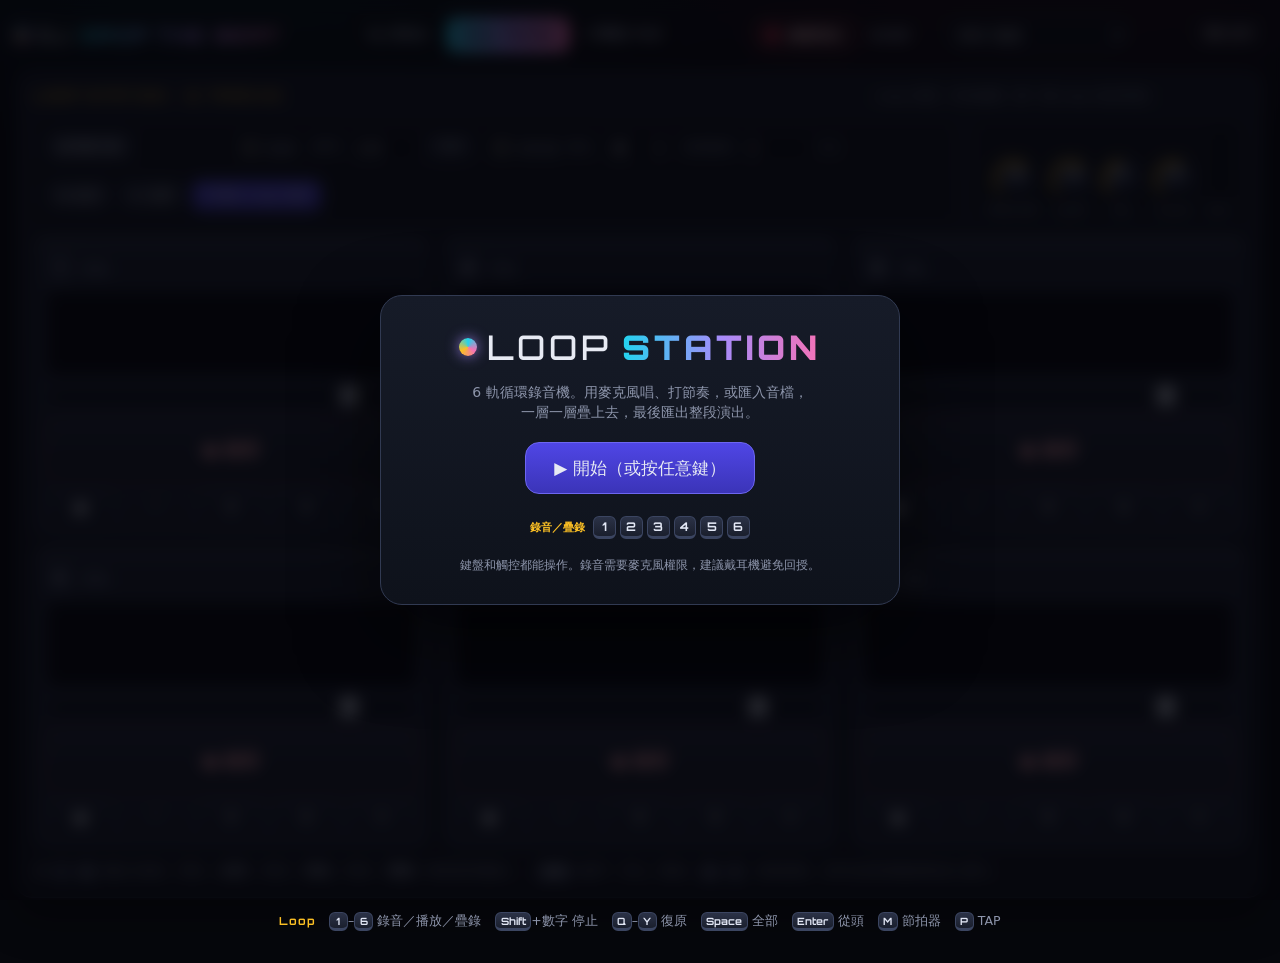
==== loop.html @ 73ed0cf7 "Split into DJ, Loop Station and 4x4 pad pages with touch support Add a page tab bar and split the ap" ====
<!doctype html>
<html lang="zh-Hant">
<head>
  <meta charset="utf-8">
  <meta name="viewport" content="width=device-width, initial-scale=1">
  <title>Loop Station · DJ Drop The Beat</title>
  <meta name="description" content="6 軌 Loop Station：用麥克風或音檔循環錄音、疊錄、復原，最後匯出。鍵盤與觸控都能操作。">
  <link rel="preconnect" href="https://fonts.googleapis.com">
  <link rel="preconnect" href="https://fonts.gstatic.com" crossorigin>
  <link rel="stylesheet" href="https://fonts.googleapis.com/css2?family=Orbitron:wght@500;700;900&display=swap">
  <link rel="stylesheet" href="css/style.css">
</head>
<body class="page-loop" data-export-prefix="loop-session">
  <header class="topbar">
    <a class="brand" href="index.html"><span class="brand-dot"></span>DJ <b>DROP THE BEAT</b></a>
    <nav class="tabs" aria-label="頁面">
      <a class="tab" href="index.html">DJ 控制台</a>
      <a class="tab" href="loop.html" aria-current="page">Loop Station</a>
      <a class="tab" href="pads.html">打擊墊 PAD</a>
    </nav>
    <div class="rec-box">
      <button type="button" id="recBtn" class="rec-btn" title="錄下主輸出（所有 Loop + 監聽中的麥克風）">
        <span class="rec-dot"></span><span class="rec-label">錄製演出</span>
      </button>
      <span id="recTime" class="rec-time">0:00</span>
      <select id="recFormat" title="匯出格式">
        <option value="wav">WAV 無損</option>
        <option value="compressed">壓縮（WebM / M4A）</option>
      </select>
    </div>
    <div class="top-actions">
      <button type="button" id="helpBtn" class="btn small ghost">⌨ 說明</button>
    </div>
  </header>

  <section class="looper" id="looper" aria-label="Loop Station">
    <div class="looper-head">
      <div class="panel-title loop">LOOP STATION · 6 TRACKS</div>
      <div class="lp-info"><span id="lpLenInfo">Loop 長度：尚未錄製（第一個 Loop 決定長度）</span><span id="lpPosInfo"></span></div>
    </div>
    <div class="lp-rack">
      <div class="lp-controls">
        <div class="ctl">
          <button type="button" class="btn small mic-btn">啟用麥克風</button>
          <div class="meter h" id="micMeter" title="麥克風音量"></div>
          <label class="check" title="把麥克風送到喇叭與演出錄音（請戴耳機）"><input type="checkbox" id="micMonitor"> 監聽</label>
        </div>
        <div class="ctl">
          <span class="ctl-label">BPM</span>
          <input type="number" id="lpBpm" min="40" max="240" step="0.1" value="120">
          <button type="button" id="tapBtn" class="btn tiny" title="跟著節奏連點幾下（P）" data-key="KeyP">TAP</button>
        </div>
        <div class="ctl">
          <label class="check" title="節拍器只送到喇叭，不會被錄進去（M）"><input type="checkbox" id="lpMetro"> 節拍器</label>
          <span class="ctl-label">量化</span>
          <select id="lpQuant" title="第一個 Loop 的長度要對齊到幾拍／幾小節">
            <option value="off">關</option>
            <option value="beat">拍</option>
            <option value="bar">小節</option>
          </select>
        </div>
        <div class="ctl" title="麥克風錄音時往前補償的時間（輸出＋輸入延遲），開啟麥克風後會自動估算">
          <span class="ctl-label">延遲補償</span>
          <input type="number" id="lpLatency" min="0" max="1000" step="1" value="0"><span class="unit">ms</span>
        </div>
        <div class="ctl">
          <button type="button" id="lpRestart" class="btn small" title="所有 Loop 從頭開始（Enter）" data-key="Enter">⏮ 從頭</button>
          <button type="button" id="lpAll" class="btn small" title="全部停止／全部播放（Space）" data-key="Space">⏯ 全部</button>
          <button type="button" id="lpExportMix" class="btn small primary" title="把正在播放的 Loop 混成一段無縫循環的 WAV">⬇ 匯出 Loop 混音</button>
        </div>
      </div>
      <div class="lp-mixer">
        <div class="lp-knobs" id="loopKnobs"></div>
        <div class="master-meter"><div class="meter tall" id="vuMaster"></div><span>OUT</span></div>
      </div>
    </div>
    <div class="lp-tracks" id="lpTracks"></div>
    <p class="lp-hint">
      按 <kbd>1</kbd>–<kbd>6</kbd> 或點大按鈕：空軌 → <b>錄音</b>，再按 → <b>播放</b>，再按 → <b>疊錄</b>（再按回到播放）。
      <kbd>Shift</kbd>+數字：停止／播放；<kbd>Q</kbd>–<kbd>Y</kbd>：復原該軌。也可以把音檔拖到軌道上匯入。
    </p>
  </section>

  <section class="exports" id="exports" hidden aria-label="匯出結果">
    <div class="panel-title">匯出結果</div>
    <ul id="exportList"></ul>
  </section>

  <footer class="keymap" aria-label="鍵盤對照">
    <div class="km-group loop">
      <b>Loop</b>
      <span><kbd>1</kbd>–<kbd>6</kbd> 錄音／播放／疊錄</span>
      <span><kbd>Shift</kbd>+數字 停止</span>
      <span><kbd>Q</kbd>–<kbd>Y</kbd> 復原</span>
      <span><kbd>Space</kbd> 全部</span>
      <span><kbd>Enter</kbd> 從頭</span>
      <span><kbd>M</kbd> 節拍器</span>
      <span><kbd>P</kbd> TAP</span>
    </div>
  </footer>

  <div class="overlay" id="startOverlay">
    <div class="overlay-card">
      <div class="brand big"><span class="brand-dot"></span>LOOP <b>STATION</b></div>
      <p>6 軌循環錄音機。用麥克風唱、打節奏，或匯入音檔，<br>一層一層疊上去，最後匯出整段演出。</p>
      <button type="button" id="startBtn" class="btn primary big">▶ 開始（或按任意鍵）</button>
      <div class="overlay-keys">
        <div><b class="loop">錄音／疊錄</b> <kbd>1</kbd><kbd>2</kbd><kbd>3</kbd><kbd>4</kbd><kbd>5</kbd><kbd>6</kbd></div>
      </div>
      <p class="hint">鍵盤和觸控都能操作。錄音需要麥克風權限，建議戴耳機避免回授。</p>
      <p class="error" id="startError"></p>
    </div>
  </div>

  <dialog id="help" class="help">
    <div class="help-head">
      <h2>Loop Station 說明</h2>
      <button type="button" id="helpClose" class="btn icon ghost" title="關閉">✕</button>
    </div>
    <div class="help-grid">
      <table>
        <caption class="loop">鍵盤</caption>
        <tr><td><kbd>1</kbd>–<kbd>6</kbd></td><td>空軌：開始錄音 → 播放 → 疊錄 → 播放…</td></tr>
        <tr><td><kbd>Shift</kbd>+<kbd>1</kbd>–<kbd>6</kbd></td><td>停止 ／ 繼續播放該軌</td></tr>
        <tr><td><kbd>Q</kbd> <kbd>W</kbd> <kbd>E</kbd> <kbd>R</kbd> <kbd>T</kbd> <kbd>Y</kbd></td><td>復原第 1–6 軌的上一次疊錄（再按一次重做）</td></tr>
        <tr><td><kbd>Space</kbd></td><td>全部停止 ／ 全部播放</td></tr>
        <tr><td><kbd>Enter</kbd></td><td>所有 Loop 從頭開始</td></tr>
        <tr><td><kbd>M</kbd></td><td>節拍器開關</td></tr>
        <tr><td><kbd>P</kbd></td><td>TAP 設定 BPM</td></tr>
      </table>
      <table>
        <caption>觸控與滑鼠</caption>
        <tr><td>大按鈕</td><td>錄音 → 播放 → 疊錄（和數字鍵一樣）</td></tr>
        <tr><td>■</td><td>停止 ／ 播放該軌</td></tr>
        <tr><td>↶</td><td>復原 ／ 重做上一次疊錄</td></tr>
        <tr><td>⬆ ⬇</td><td>匯入音檔到這一軌 ／ 匯出這一軌 WAV</td></tr>
        <tr><td>✕</td><td>清除這一軌（按兩下確認）</td></tr>
        <tr><td>旋鈕／推桿</td><td>拖曳調整，雙擊歸位</td></tr>
      </table>
      <table>
        <caption>小技巧</caption>
        <tr><td>第一軌</td><td>第一個 Loop 的長度決定之後所有軌道的長度</td></tr>
        <tr><td>節拍器</td><td>開啟後會等到下一小節才開錄，並自動把長度對齊到小節</td></tr>
        <tr><td>匯入</td><td>音檔會對齊成 Loop 長度的整數倍；沒有其他 Loop 時由音檔決定長度</td></tr>
      </table>
    </div>
  </dialog>

  <div id="toasts" class="toasts" aria-live="polite"></div>

  <script src="js/processors.js"></script>
  <script src="js/ui.js"></script>
  <script src="js/core.js"></script>
  <script src="js/looper.js"></script>
  <script src="js/page-loop.js"></script>
</body>
</html>
---- css/style.css ----
:root {
  --bg: #06070c;
  --panel: #0f131c;
  --panel-2: #151a26;
  --panel-3: #1c2231;
  --line: #232a3b;
  --line-2: #313a52;
  --text: #e7eaf3;
  --muted: #8d95ab;
  --faint: #5a6278;
  --a: #22d3ee;
  --b: #f472b6;
  --loop: #fbbf24;
  --rec: #f43f5e;
  --ok: #34d399;
  --cue: #fb923c;
  --accent: #8b9cff;
  --accent-dim: rgba(139, 156, 255, 0.3);
  --radius: 16px;
  --font: system-ui, -apple-system, "Segoe UI", "Noto Sans TC", "PingFang TC", "Microsoft JhengHei", sans-serif;
  --display: "Orbitron", var(--font);
  color-scheme: dark;
}

* { box-sizing: border-box; }

html { background: var(--bg); }

body {
  margin: 0;
  min-height: 100vh;
  background:
    radial-gradient(900px 420px at 18% -120px, rgba(34, 211, 238, 0.10), transparent 70%),
    radial-gradient(900px 420px at 82% -120px, rgba(244, 114, 182, 0.10), transparent 70%),
    var(--bg);
  color: var(--text);
  font: 14px/1.45 var(--font);
  -webkit-font-smoothing: antialiased;
  padding: 0 16px 32px;
}

button, select, input { font: inherit; color: inherit; }

kbd {
  display: inline-grid;
  place-items: center;
  min-width: 1.9em;
  height: 1.9em;
  padding: 0 0.45em;
  border-radius: 6px;
  background: linear-gradient(#2b3247, #1a1f2d);
  border: 1px solid #3b4561;
  border-bottom-width: 3px;
  font: 700 12px/1 var(--display);
  color: #e3e8f6;
  transition: transform 0.05s, background 0.05s, box-shadow 0.05s;
}

kbd.is-down,
.is-down > kbd {
  transform: translateY(2px);
  border-bottom-width: 1px;
  background: var(--accent);
  border-color: var(--accent);
  color: #04060b;
  box-shadow: 0 0 16px var(--accent);
}

.btn {
  display: inline-flex;
  align-items: center;
  justify-content: center;
  gap: 6px;
  height: 36px;
  padding: 0 14px;
  border-radius: 10px;
  border: 1px solid var(--line-2);
  background: linear-gradient(180deg, #212839, #181d2a);
  color: var(--text);
  cursor: pointer;
  white-space: nowrap;
  transition: border-color 0.15s, background 0.15s, box-shadow 0.15s;
}
.btn:hover { border-color: #4a5576; }
.btn:active { transform: translateY(1px); }
.btn.small { height: 30px; padding: 0 10px; font-size: 13px; border-radius: 8px; }
.btn.tiny { height: 24px; padding: 0 8px; font-size: 11px; border-radius: 6px; font-family: var(--display); letter-spacing: 0.04em; }
.btn.icon { width: 30px; height: 30px; padding: 0; border-radius: 8px; font-size: 14px; }
.btn.big { height: 52px; padding: 0 28px; font-size: 17px; border-radius: 14px; }
.btn.ghost { background: transparent; }
.btn.primary { background: linear-gradient(180deg, #4f46e5, #3b34b8); border-color: #6d66f0; }
.btn.primary:hover { border-color: #a5a0ff; }
.btn.on { border-color: var(--ok); color: var(--ok); }
.btn:disabled { cursor: default; opacity: 0.9; }

.check { display: inline-flex; align-items: center; gap: 6px; color: var(--muted); cursor: pointer; white-space: nowrap; }
.check input { accent-color: var(--loop); width: 15px; height: 15px; }

select, input[type="number"] {
  height: 30px;
  border-radius: 8px;
  border: 1px solid var(--line-2);
  background: #0b0e16;
  padding: 0 8px;
}
input[type="number"] { width: 72px; }

.panel-title {
  font: 700 12px var(--display);
  letter-spacing: 0.22em;
  color: var(--muted);
}
.panel-title.loop { color: var(--loop); }

/* ---------------- 頂端列 ---------------- */

.topbar {
  display: flex;
  align-items: center;
  justify-content: space-between;
  gap: 16px;
  flex-wrap: wrap;
  max-width: 1560px;
  margin: 0 auto;
  padding: 14px 0;
}

.brand {
  display: flex;
  align-items: center;
  gap: 10px;
  font: 500 18px var(--display);
  letter-spacing: 0.12em;
  white-space: nowrap;
}
.brand b {
  font-weight: 900;
  background: linear-gradient(90deg, var(--a), #a78bfa, var(--b));
  -webkit-background-clip: text;
  background-clip: text;
  color: transparent;
}
.brand-dot {
  width: 12px;
  height: 12px;
  border-radius: 50%;
  background: conic-gradient(var(--a), var(--b), var(--loop), var(--a));
  box-shadow: 0 0 14px rgba(167, 139, 250, 0.8);
}
.brand.big { font-size: clamp(20px, 5vw, 34px); justify-content: center; }
.brand.big .brand-dot { width: 18px; height: 18px; }

.rec-box { display: flex; align-items: center; gap: 10px; }
.rec-btn {
  display: inline-flex;
  align-items: center;
  gap: 10px;
  height: 38px;
  padding: 0 16px;
  border-radius: 999px;
  border: 1px solid rgba(244, 63, 94, 0.5);
  background: rgba(244, 63, 94, 0.08);
  color: #fecdd3;
  cursor: pointer;
  font-weight: 600;
  white-space: nowrap;
}
.rec-dot { width: 12px; height: 12px; border-radius: 50%; background: var(--rec); box-shadow: 0 0 10px var(--rec); }
.recording .rec-btn { background: var(--rec); color: #fff; border-color: var(--rec); animation: recPulse 1s infinite; }
.recording .rec-dot { background: #fff; box-shadow: 0 0 10px #fff; }
.rec-time { font: 600 14px var(--display); color: var(--muted); min-width: 64px; }
.recording .rec-time { color: #fecdd3; }

@keyframes recPulse {
  50% { box-shadow: 0 0 22px rgba(244, 63, 94, 0.8); }
}

.top-actions { display: flex; align-items: center; gap: 14px; }

/* ---------------- 主控台 ---------------- */

.console {
  display: grid;
  grid-template-columns: minmax(0, 1fr) 286px minmax(0, 1fr);
  gap: 14px;
  max-width: 1560px;
  margin: 0 auto;
}

.deck,
.mixer,
.looper,
.exports {
  background: linear-gradient(180deg, var(--panel-2), var(--panel));
  border: 1px solid var(--line);
  border-radius: var(--radius);
  box-shadow: 0 20px 40px rgba(0, 0, 0, 0.35);
}

/* ---------------- 唱盤 ---------------- */

.deck {
  padding: 14px;
  display: flex;
  flex-direction: column;
  gap: 10px;
  min-width: 0;
  position: relative;
  transition: border-color 0.2s, box-shadow 0.2s;
}
.deck.playing { border-color: var(--accent); }
.deck.playing { border-color: color-mix(in srgb, var(--accent) 45%, var(--line)); box-shadow: 0 0 0 1px color-mix(in srgb, var(--accent) 20%, transparent), 0 20px 50px rgba(0, 0, 0, 0.4); }
.deck.drag { outline: 2px dashed var(--accent); outline-offset: -6px; }

.deck-head { display: flex; align-items: center; gap: 12px; min-width: 0; }
.deck-id {
  flex: none;
  width: 42px;
  height: 42px;
  border-radius: 12px;
  display: grid;
  place-items: center;
  font: 900 22px var(--display);
  color: #04060b;
  background: var(--accent);
  box-shadow: 0 0 18px var(--accent-dim);
}
.deck-info { flex: 1; min-width: 0; }
.track-name { font-weight: 600; white-space: nowrap; overflow: hidden; text-overflow: ellipsis; }
.track-meta { display: flex; gap: 10px; align-items: center; font: 600 11px var(--display); color: var(--muted); margin-top: 3px; letter-spacing: 0.04em; }
.track-meta .bpm { color: var(--accent); }
.state-pill { padding: 2px 7px; border-radius: 999px; border: 1px solid var(--line-2); font-size: 10px; }
.deck.playing .state-pill { border-color: var(--ok); color: var(--ok); }
.deck-load { display: flex; flex-direction: column; gap: 6px; flex: none; }

.wave { display: grid; gap: 6px; }
.wave canvas { display: block; width: 100%; border-radius: 10px; background: #05070c; border: 1px solid var(--line); touch-action: none; }
.wave-zoom { height: 92px; cursor: grab; }
.wave-zoom:active { cursor: grabbing; }
.wave-overview { height: 30px; cursor: pointer; }

.deck-time { display: flex; justify-content: space-between; align-items: center; font: 600 15px var(--display); position: relative; }
.deck-time .remain { color: var(--muted); }
.flash {
  font: 900 18px var(--display);
  color: var(--accent);
  text-shadow: 0 0 18px var(--accent);
  letter-spacing: 0.12em;
  opacity: 0;
}
.flash.go { animation: flash 0.9s ease-out; }
@keyframes flash {
  0% { opacity: 1; transform: scale(1.5); }
  60% { opacity: 1; transform: scale(1); }
  100% { opacity: 0; transform: scale(1); }
}

.deck-body { display: flex; align-items: center; justify-content: center; gap: 22px; padding: 4px 0; }

.platter {
  position: relative;
  width: min(220px, 100%);
  aspect-ratio: 1;
  border-radius: 50%;
  padding: 9px;
  background: radial-gradient(circle, #1d212c 0 66%, #11141c 67%);
  box-shadow: 0 14px 30px rgba(0, 0, 0, 0.55), inset 0 0 0 2px #2a3042;
  touch-action: none;
  cursor: grab;
  flex: none;
}
.platter:active { cursor: grabbing; }
.platter::after {
  /* 固定不動的反光 */
  content: "";
  position: absolute;
  inset: 9px;
  border-radius: 50%;
  background: conic-gradient(from 20deg, transparent 0 40deg, rgba(255, 255, 255, 0.07) 60deg, transparent 80deg 200deg, rgba(255, 255, 255, 0.05) 230deg, transparent 260deg);
  pointer-events: none;
}
.deck.playing .platter { box-shadow: 0 14px 30px rgba(0, 0, 0, 0.55), inset 0 0 0 2px var(--accent), 0 0 30px var(--accent-dim); }
.vinyl {
  position: relative;
  width: 100%;
  height: 100%;
  border-radius: 50%;
  background: repeating-radial-gradient(circle at 50% 50%, #0b0c10 0 1.5px, #17181e 1.5px 3px);
  will-change: transform;
}
.vinyl-label {
  position: absolute;
  inset: 32%;
  border-radius: 50%;
  display: grid;
  place-items: center;
  background: radial-gradient(circle, #05070b 0 6%, var(--accent) 7%);
  background: radial-gradient(circle, #05070b 0 6%, var(--accent) 7% 70%, color-mix(in srgb, var(--accent) 60%, #000) 71%);
  font: 900 20px var(--display);
  color: #04060b;
}
.vinyl-label span { transform: translateY(-80%); }
.vinyl-mark { position: absolute; left: 50%; top: 3%; width: 3px; height: 27%; background: rgba(255, 255, 255, 0.85); border-radius: 2px; transform: translateX(-50%); }

.tempo-col { display: flex; flex-direction: column; align-items: center; gap: 6px; flex: none; }
.tempo-end { font: 700 14px var(--display); color: var(--muted); line-height: 1; }
.tempo-fader { height: 150px; }

.keys-cluster { display: grid; gap: 6px; max-width: 420px; width: 100%; margin: 0 auto; }
.key-row { display: grid; grid-template-columns: repeat(13, minmax(0, 1fr)); gap: 6px; }
.pad {
  height: 58px;
  border-radius: 12px;
  border: 1px solid var(--line-2);
  background: linear-gradient(180deg, #1f2536, #151a26);
  display: flex;
  flex-direction: column;
  align-items: center;
  justify-content: center;
  gap: 5px;
  cursor: pointer;
  touch-action: none;
  min-width: 0;
  transition: border-color 0.1s, box-shadow 0.1s;
}
.pad span { font-size: 11px; color: var(--muted); white-space: nowrap; overflow: hidden; text-overflow: ellipsis; max-width: 100%; padding: 0 2px; }
.pad.is-down { border-color: var(--accent); box-shadow: inset 0 0 18px var(--accent-dim); }
.pad-cue { border-color: rgba(251, 146, 60, 0.45); }
.pad-cue span { color: #fdba74; }
.pad-play span { color: #a7f3d0; }
.deck.playing .pad-play { border-color: var(--ok); box-shadow: inset 0 0 16px rgba(52, 211, 153, 0.25); }
.deck.echo-on .pad-echo { border-color: #a78bfa; box-shadow: inset 0 0 18px rgba(167, 139, 250, 0.4); }

.deck-foot { display: flex; justify-content: space-between; align-items: center; gap: 8px; }
.cue-read { font: 600 11px var(--display); color: var(--cue); }

/* ---------------- 推桿 ---------------- */

.fader { position: relative; touch-action: none; cursor: pointer; --f: 0.5; --cap: 26px; flex: none; }
.fader-v { width: 40px; }
.fader-h { height: 40px; width: 100%; }
.fader-slot { position: absolute; background: #04060a; border-radius: 4px; box-shadow: inset 0 1px 3px #000, 0 0 0 1px var(--line); }
.fader-v .fader-slot { left: 50%; width: 6px; top: 4px; bottom: 4px; transform: translateX(-50%); }
.fader-h .fader-slot { top: 50%; height: 6px; left: 4px; right: 4px; transform: translateY(-50%); }
.fader-tick { position: absolute; background: var(--line-2); }
.fader-v .fader-tick { left: 6px; right: 6px; top: 50%; height: 1px; }
.fader-h .fader-tick { top: 6px; bottom: 6px; left: 50%; width: 1px; }
.fader-cap {
  position: absolute;
  border-radius: 6px;
  background: linear-gradient(180deg, #f0f3fa, #9aa3b9);
  box-shadow: 0 4px 10px rgba(0, 0, 0, 0.6), inset 0 -2px 0 rgba(0, 0, 0, 0.2);
}
.fader-cap::after { content: ""; position: absolute; background: #10131b; }
.fader-v .fader-cap { left: 50%; width: 36px; height: var(--cap); transform: translateX(-50%); top: calc((1 - var(--f)) * (100% - var(--cap))); }
.fader-v .fader-cap::after { left: 4px; right: 4px; top: 50%; height: 2px; transform: translateY(-50%); }
.fader-h .fader-cap { top: 50%; height: 34px; width: var(--cap); transform: translateY(-50%); left: calc(var(--f) * (100% - var(--cap))); }
.fader-h .fader-cap::after { top: 4px; bottom: 4px; left: 50%; width: 2px; transform: translateX(-50%); }
.fader.active .fader-cap { box-shadow: 0 0 0 2px var(--accent), 0 4px 10px rgba(0, 0, 0, 0.6); }

/* ---------------- 旋鈕 ---------------- */

.knob { display: flex; flex-direction: column; align-items: center; gap: 3px; --size: 42px; }
.knob-ring {
  width: var(--size);
  height: var(--size);
  border-radius: 50%;
  padding: 4px;
  cursor: ns-resize;
  touch-action: none;
  background:
    conic-gradient(from var(--a0, -135deg), var(--accent) 0 var(--a1, 0deg), transparent 0 360deg),
    conic-gradient(from -135deg, #283048 0 270deg, transparent 0 360deg);
}
.knob-dial {
  position: relative;
  width: 100%;
  height: 100%;
  border-radius: 50%;
  background: radial-gradient(circle at 35% 30%, #3c4762, #141926 72%);
  box-shadow: 0 3px 8px rgba(0, 0, 0, 0.6), inset 0 1px 0 rgba(255, 255, 255, 0.08);
}
.knob-dial i { position: absolute; left: 50%; top: 3px; width: 3px; height: 34%; background: #fff; border-radius: 2px; transform: translateX(-50%); }
.knob-label { font: 600 9.5px var(--display); color: var(--muted); letter-spacing: 0.08em; white-space: nowrap; }
.knob.show-value .knob-label { color: var(--accent); }

/* ---------------- 音量表 ---------------- */

.meter {
  --lv: 0;
  --pk: 0;
  position: relative;
  width: 10px;
  height: 150px;
  border-radius: 4px;
  overflow: hidden;
  background: #04060a;
  box-shadow: inset 0 0 0 1px var(--line);
  flex: none;
}
.meter-fill {
  position: absolute;
  inset: 0;
  background: linear-gradient(0deg, #22c55e 0 62%, #facc15 62% 86%, #ef4444 86%);
  transform-origin: bottom;
  transform: scaleY(var(--lv));
}
.meter-peak { position: absolute; left: 0; right: 0; height: 2px; background: #fff; bottom: calc(var(--pk) * 100% - 2px); opacity: 0.8; }
.meter.tall { height: 120px; width: 12px; }
.meter.h { width: 90px; height: 8px; }
.meter.h .meter-fill { background: linear-gradient(90deg, #22c55e 0 62%, #facc15 62% 86%, #ef4444 86%); transform-origin: left; transform: scaleX(var(--lv)); }
.meter.h .meter-peak { width: 2px; height: auto; top: 0; bottom: 0; left: calc(var(--pk) * 100% - 2px); }

/* ---------------- 混音台 ---------------- */

.mixer { padding: 14px 12px; display: flex; flex-direction: column; gap: 12px; }
.mixer .panel-title { text-align: center; }
.mixer-strips { display: grid; grid-template-columns: 1fr auto 1fr; gap: 8px; flex: 1; }
.strip { display: flex; flex-direction: column; align-items: center; gap: 10px; }
.strip-name { font: 900 14px var(--display); color: var(--accent); }
.strip-knobs { display: flex; flex-direction: column; gap: 9px; }
.strip-bottom { display: flex; gap: 8px; align-items: flex-end; margin-top: auto; }
.ch-fader { height: 150px; }
.mixer-center { display: flex; flex-direction: column; align-items: center; justify-content: space-between; gap: 10px; padding-top: 22px; }
.mixer-knobs { display: flex; flex-direction: column; gap: 9px; }
.mixer-knobs .knob { --size: 36px; --accent: #c4b5fd; }
.master-meter { display: flex; flex-direction: column; align-items: center; gap: 6px; font: 600 9px var(--display); color: var(--muted); letter-spacing: 0.1em; }
.xfader-row { display: flex; align-items: center; gap: 10px; padding: 0 4px; }
.xfader-row #xfader { --accent: #c4b5fd; flex: 1 1 auto; width: auto; min-width: 0; }
.xf-end { font: 900 13px var(--display); }
.xf-end.a { color: var(--a); }
.xf-end.b { color: var(--b); }
.xf-keys { display: flex; align-items: center; justify-content: center; gap: 6px; font-size: 11px; color: var(--muted); }
.xf-keys kbd { --accent: #c4b5fd; }
.xf-keys span { margin-left: 4px; }

/* ---------------- Loop Station ---------------- */

.looper { max-width: 1560px; margin: 14px auto 0; padding: 16px; --accent: var(--loop); }
.looper-head { display: flex; align-items: baseline; justify-content: space-between; gap: 12px; flex-wrap: wrap; }
.lp-info { display: flex; gap: 16px; font-size: 13px; color: var(--muted); }
#lpPosInfo { font: 600 13px var(--display); color: var(--loop); min-width: 72px; }
.lp-controls { display: flex; flex-wrap: wrap; gap: 10px 18px; align-items: center; margin: 12px 0 14px; padding: 10px 12px; background: rgba(0, 0, 0, 0.18); border: 1px solid var(--line); border-radius: 12px; }
.ctl { display: flex; align-items: center; gap: 8px; }
.ctl-label { font-size: 12px; color: var(--muted); white-space: nowrap; }
.unit { font-size: 12px; color: var(--muted); }
.seg { display: inline-flex; border: 1px solid var(--line-2); border-radius: 9px; overflow: hidden; }
.seg button { height: 30px; padding: 0 10px; border: 0; background: transparent; cursor: pointer; font-size: 13px; color: var(--muted); }
.seg button + button { border-left: 1px solid var(--line-2); }
.seg button.on { background: rgba(251, 191, 36, 0.16); color: var(--loop); }

.lp-tracks { display: grid; grid-template-columns: repeat(4, minmax(0, 1fr)); gap: 12px; }
.lp-track {
  --st: var(--faint);
  display: grid;
  gap: 8px;
  padding: 12px;
  border-radius: 14px;
  background: var(--panel-3);
  border: 1px solid var(--line);
  border-top: 3px solid var(--st);
  min-width: 0;
  transition: border-color 0.2s, box-shadow 0.2s;
}
.lp-track[data-state="countin"] { --st: var(--loop); }
.lp-track[data-state="first"],
.lp-track[data-state="rec"] { --st: var(--rec); box-shadow: 0 0 24px rgba(244, 63, 94, 0.18); }
.lp-track[data-state="play"] { --st: var(--ok); }
.lp-track[data-state="dub"] { --st: #fb7185; box-shadow: 0 0 24px rgba(251, 113, 133, 0.18); }
.lp-track[data-state="stop"] { --st: #64748b; }
.lp-track.drag { outline: 2px dashed var(--loop); outline-offset: -5px; }
.lp-top { display: flex; align-items: center; gap: 8px; }
.lp-state { font-weight: 700; color: var(--st); }
.lp-track[data-state="first"] .lp-state,
.lp-track[data-state="rec"] .lp-state,
.lp-track[data-state="dub"] .lp-state,
.lp-track[data-state="countin"] .lp-state { animation: blink 0.8s infinite; }
.lp-len { margin-left: auto; font: 600 11px var(--display); color: var(--muted); }
.lp-wave { display: block; width: 100%; height: 64px; border-radius: 9px; background: #05070c; border: 1px solid var(--line); }
.lp-vol { --accent: var(--loop); height: 26px; }
.lp-vol .fader-cap { height: 22px; }
.lp-btns { display: flex; gap: 6px; flex-wrap: wrap; }
.lp-main { flex: 1; min-width: 96px; font-weight: 700; }
.lp-track[data-state="empty"] .lp-main,
.lp-track[data-state="play"] .lp-main { color: #fda4af; border-color: rgba(244, 63, 94, 0.45); }
.lp-track[data-state="first"] .lp-main,
.lp-track[data-state="rec"] .lp-main,
.lp-track[data-state="dub"] .lp-main { background: var(--rec); border-color: var(--rec); color: #fff; }
.lp-track[data-state="stop"] .lp-main { color: var(--ok); border-color: rgba(52, 211, 153, 0.5); }
.lp-undo { opacity: 0.4; }
.lp-track.has-undo .lp-undo { opacity: 1; }
.lp-clear.confirm { width: auto; padding: 0 8px; background: var(--rec); border-color: var(--rec); color: #fff; font-size: 12px; }
.lp-hint { margin: 12px 2px 0; font-size: 12.5px; color: var(--muted); }
.lp-hint kbd { --accent: var(--loop); font-size: 10px; height: 1.8em; }

@keyframes blink {
  50% { opacity: 0.45; }
}

/* ---------------- 匯出結果 ---------------- */

.exports { max-width: 1560px; margin: 14px auto 0; padding: 16px; }
#exportList { list-style: none; margin: 12px 0 0; padding: 0; display: grid; gap: 8px; }
.export-item { display: flex; align-items: center; gap: 12px; padding: 10px 12px; border-radius: 12px; background: var(--panel-3); border: 1px solid var(--line); flex-wrap: wrap; }
.ex-info { flex: 1; min-width: 180px; }
.ex-name { font-weight: 600; word-break: break-all; }
.ex-meta { font-size: 12px; color: var(--muted); }
.export-item audio { height: 34px; max-width: 100%; }
.export-item a.btn { text-decoration: none; }

/* ---------------- 鍵盤對照 ---------------- */

.keymap {
  max-width: 1560px;
  margin: 14px auto 0;
  display: flex;
  flex-wrap: wrap;
  gap: 10px 26px;
  justify-content: center;
  font-size: 12.5px;
  color: var(--muted);
}
.km-group { display: flex; flex-wrap: wrap; align-items: center; gap: 6px 14px; }
.km-group b { font: 700 11px var(--display); letter-spacing: 0.08em; }
.km-group.a b, .km-group.a kbd { --accent: var(--a); }
.km-group.a b { color: var(--a); }
.km-group.b b, .km-group.b kbd { --accent: var(--b); }
.km-group.b b { color: var(--b); }
.km-group.loop b { color: var(--loop); }
.km-group kbd { font-size: 10px; }

/* ---------------- 開始畫面 ---------------- */

.overlay {
  position: fixed;
  inset: 0;
  z-index: 50;
  display: grid;
  place-items: center;
  padding: 16px;
  background: rgba(4, 5, 9, 0.78);
  backdrop-filter: blur(8px);
  -webkit-backdrop-filter: blur(8px);
  transition: opacity 0.35s;
}
.overlay.hidden { opacity: 0; pointer-events: none; }
.overlay-card {
  max-width: 520px;
  width: 100%;
  text-align: center;
  padding: 30px 24px;
  border-radius: 22px;
  background: linear-gradient(180deg, #161b28, #0e121b);
  border: 1px solid var(--line-2);
  box-shadow: 0 30px 80px rgba(0, 0, 0, 0.6);
}
.overlay-card p { color: var(--muted); margin: 14px 0 20px; }
.overlay-keys { display: flex; justify-content: center; flex-wrap: wrap; gap: 10px 20px; margin-top: 22px; }
.overlay-keys div { display: flex; align-items: center; gap: 4px; }
.overlay-keys b { font: 700 11px var(--display); margin-right: 4px; }
.overlay-keys .a { color: var(--a); }
.overlay-keys .b { color: var(--b); }
.overlay-keys .loop { color: var(--loop); }
.overlay-card .hint { font-size: 12px; margin: 18px 0 0; }
.overlay-card .error { color: #fda4af; margin: 8px 0 0; font-size: 13px; }
.overlay-card .error:empty { display: none; }

/* ---------------- 說明視窗 ---------------- */

.help {
  max-width: 980px;
  width: calc(100% - 32px);
  padding: 20px 22px 24px;
  border-radius: 18px;
  border: 1px solid var(--line-2);
  background: #10141e;
  color: var(--text);
}
.help::backdrop { background: rgba(0, 0, 0, 0.6); backdrop-filter: blur(4px); }
.help-head { display: flex; justify-content: space-between; align-items: center; }
.help h2 { margin: 0; font: 700 16px var(--display); letter-spacing: 0.1em; }
.help-grid { display: grid; grid-template-columns: repeat(auto-fit, minmax(280px, 1fr)); gap: 18px 26px; margin-top: 14px; }
.help table { border-collapse: collapse; width: 100%; font-size: 13px; }
.help caption { text-align: left; font: 700 12px var(--display); letter-spacing: 0.08em; padding-bottom: 6px; color: var(--muted); }
.help caption.a { color: var(--a); }
.help caption.b { color: var(--b); }
.help caption.loop { color: var(--loop); }
.help td { padding: 5px 0; border-top: 1px solid var(--line); vertical-align: middle; }
.help td:first-child { white-space: nowrap; padding-right: 12px; width: 1%; }
.help kbd { font-size: 10px; }

/* ---------------- 提示訊息 ---------------- */

.toasts { position: fixed; left: 50%; bottom: 20px; transform: translateX(-50%); display: grid; gap: 8px; z-index: 60; width: max-content; max-width: calc(100% - 32px); pointer-events: none; }
.toast {
  padding: 10px 16px;
  border-radius: 12px;
  background: #1b2130;
  border: 1px solid var(--line-2);
  box-shadow: 0 10px 30px rgba(0, 0, 0, 0.5);
  font-size: 13.5px;
  opacity: 0;
  transform: translateY(10px);
  transition: opacity 0.25s, transform 0.25s;
  text-align: center;
}
.toast.show { opacity: 1; transform: none; }
.toast.error { border-color: var(--rec); color: #fecdd3; }
.toast.ok { border-color: var(--ok); }

/* ---------------- 響應式 ---------------- */

@media (max-width: 1240px) {
  .console { grid-template-columns: minmax(0, 1fr) minmax(0, 1fr); }
  .mixer { grid-column: 1 / -1; grid-row: 2; }
  .mixer-strips { grid-template-columns: 1fr auto 1fr; }
  .strip { flex-direction: row; justify-content: center; align-items: flex-end; flex-wrap: wrap; }
  .strip-name { align-self: center; }
  .strip-knobs { flex-direction: row; flex-wrap: wrap; justify-content: center; }
  .strip-bottom { margin-top: 0; }
  .ch-fader, .meter:not(.tall):not(.h) { height: 110px; }
  .mixer-center { flex-direction: row; padding-top: 0; align-items: flex-end; }
  .mixer-knobs { flex-direction: row; flex-wrap: wrap; justify-content: center; }
  .xfader-row { max-width: 520px; width: 100%; margin: 0 auto; }
  .lp-tracks { grid-template-columns: repeat(2, minmax(0, 1fr)); }
}

@media (max-width: 900px) {
  .mixer-strips { grid-template-columns: 1fr; }
  .strip[data-deck="1"] { order: 2; }
  .mixer-center { order: 3; justify-content: center; }
}

@media (max-width: 760px) {
  body { padding: 0 12px 28px; }
  .console { grid-template-columns: minmax(0, 1fr); }
  .mixer { grid-row: auto; }
  #deckB { order: 3; }
  .deck-head { flex-wrap: wrap; }
  .deck-load { flex-direction: row; width: 100%; }
  .deck-load .btn { flex: 1; }
  .rec-box { flex-wrap: wrap; justify-content: center; }
  .platter { width: min(190px, 60vw); }
  .lp-tracks { grid-template-columns: minmax(0, 1fr); }
  .topbar { justify-content: center; }
  .keymap { display: none; }
}

/* ---------------- 頁面分頁 ---------------- */

a.brand { color: var(--text); text-decoration: none; }
.tabs {
  display: inline-flex;
  padding: 3px;
  gap: 2px;
  border-radius: 12px;
  background: rgba(0, 0, 0, 0.3);
  border: 1px solid var(--line);
}
.tab {
  padding: 7px 14px;
  border-radius: 9px;
  color: var(--muted);
  text-decoration: none;
  font-size: 13.5px;
  font-weight: 600;
  white-space: nowrap;
  transition: background 0.15s, color 0.15s;
}
.tab:hover { color: var(--text); background: rgba(255, 255, 255, 0.04); }
.tab[aria-current="page"] { color: #04060b; background: linear-gradient(90deg, var(--a), #a78bfa, var(--b)); }
.tab:focus-visible, .btn:focus-visible, .pad:focus-visible, .seg button:focus-visible { outline: 2px solid #c4b5fd; outline-offset: 2px; }

/* ---------------- 觸控 ---------------- */

button, .btn, .pad, .tab, kbd, .seg button, .knob, .fader, .platter {
  touch-action: manipulation;
  -webkit-tap-highlight-color: transparent;
  -webkit-user-select: none;
  user-select: none;
  -webkit-touch-callout: none;
}
.pad, .knob-ring, .fader, .platter, .wave canvas { touch-action: none; }
.btn.is-down { border-color: var(--accent); box-shadow: inset 0 0 14px var(--accent-dim); }
.btn.confirm { background: var(--rec); border-color: var(--rec); color: #fff; }
.km-group.pads b { color: #f472b6; }
.km-group.pads kbd { --accent: #f472b6; }
.help caption.pads { color: #f472b6; }

/* ---------------- Loop Station 獨立頁 ---------------- */

.page-loop .looper { margin-top: 0; }
.lp-rack { display: flex; gap: 14px; align-items: stretch; margin: 12px 0 14px; }
.lp-rack .lp-controls { flex: 1; margin: 0; }
.lp-mixer { display: flex; align-items: flex-end; gap: 14px; padding: 10px 14px; background: rgba(0, 0, 0, 0.18); border: 1px solid var(--line); border-radius: 12px; }
.lp-knobs { display: flex; gap: 12px; }
.lp-knobs .knob { --size: 40px; }
.page-loop .meter.tall { height: 70px; }
.page-loop .lp-tracks { grid-template-columns: repeat(3, minmax(0, 1fr)); }
.page-loop .lp-wave { height: 86px; }
.page-loop .lp-main { height: 64px; font-size: 18px; border-radius: 14px; flex-basis: 100%; }
.page-loop .lp-btns .btn.icon { flex: 1; height: 38px; }
.page-loop .lp-top kbd { font-size: 14px; }

@media (max-width: 1100px) {
  .lp-rack { flex-direction: column; }
  .lp-mixer { justify-content: center; }
  .page-loop .lp-tracks { grid-template-columns: repeat(2, minmax(0, 1fr)); }
}
@media (max-width: 760px) {
  .tabs { order: 3; width: 100%; justify-content: center; }
  .tab { flex: 1; text-align: center; padding: 8px 6px; font-size: 13px; }
  .page-loop .lp-tracks { grid-template-columns: minmax(0, 1fr); }
  .lp-knobs { flex-wrap: wrap; justify-content: center; }
}
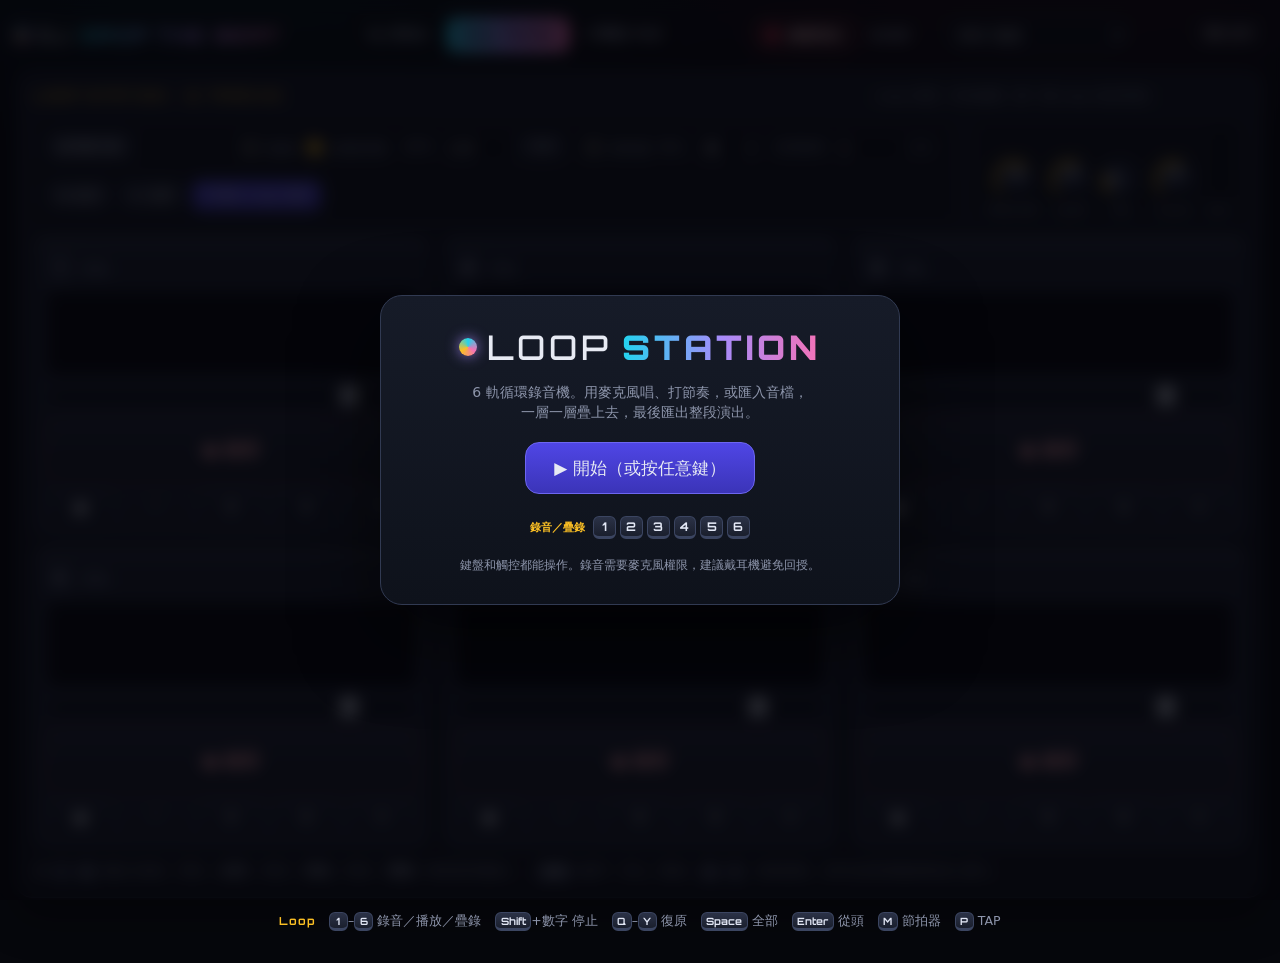
==== commit 7f8623a1: "Make Loop Station recordings louder by default Mic loops were stored at the raw microphone level (au" ====
--- a/loop.html
+++ b/loop.html
@@ -44,6 +44,7 @@
           <button type="button" class="btn small mic-btn">啟用麥克風</button>
           <div class="meter h" id="micMeter" title="麥克風音量"></div>
           <label class="check" title="把麥克風送到喇叭與演出錄音（請戴耳機）"><input type="checkbox" id="micMonitor"> 監聽</label>
+          <label class="check" title="新錄的 Loop 自動放大到適當音量（之後的疊錄用同一個倍數）"><input type="checkbox" id="lpAutoGain" checked> 自動音量</label>
         </div>
         <div class="ctl">
           <span class="ctl-label">BPM</span>
